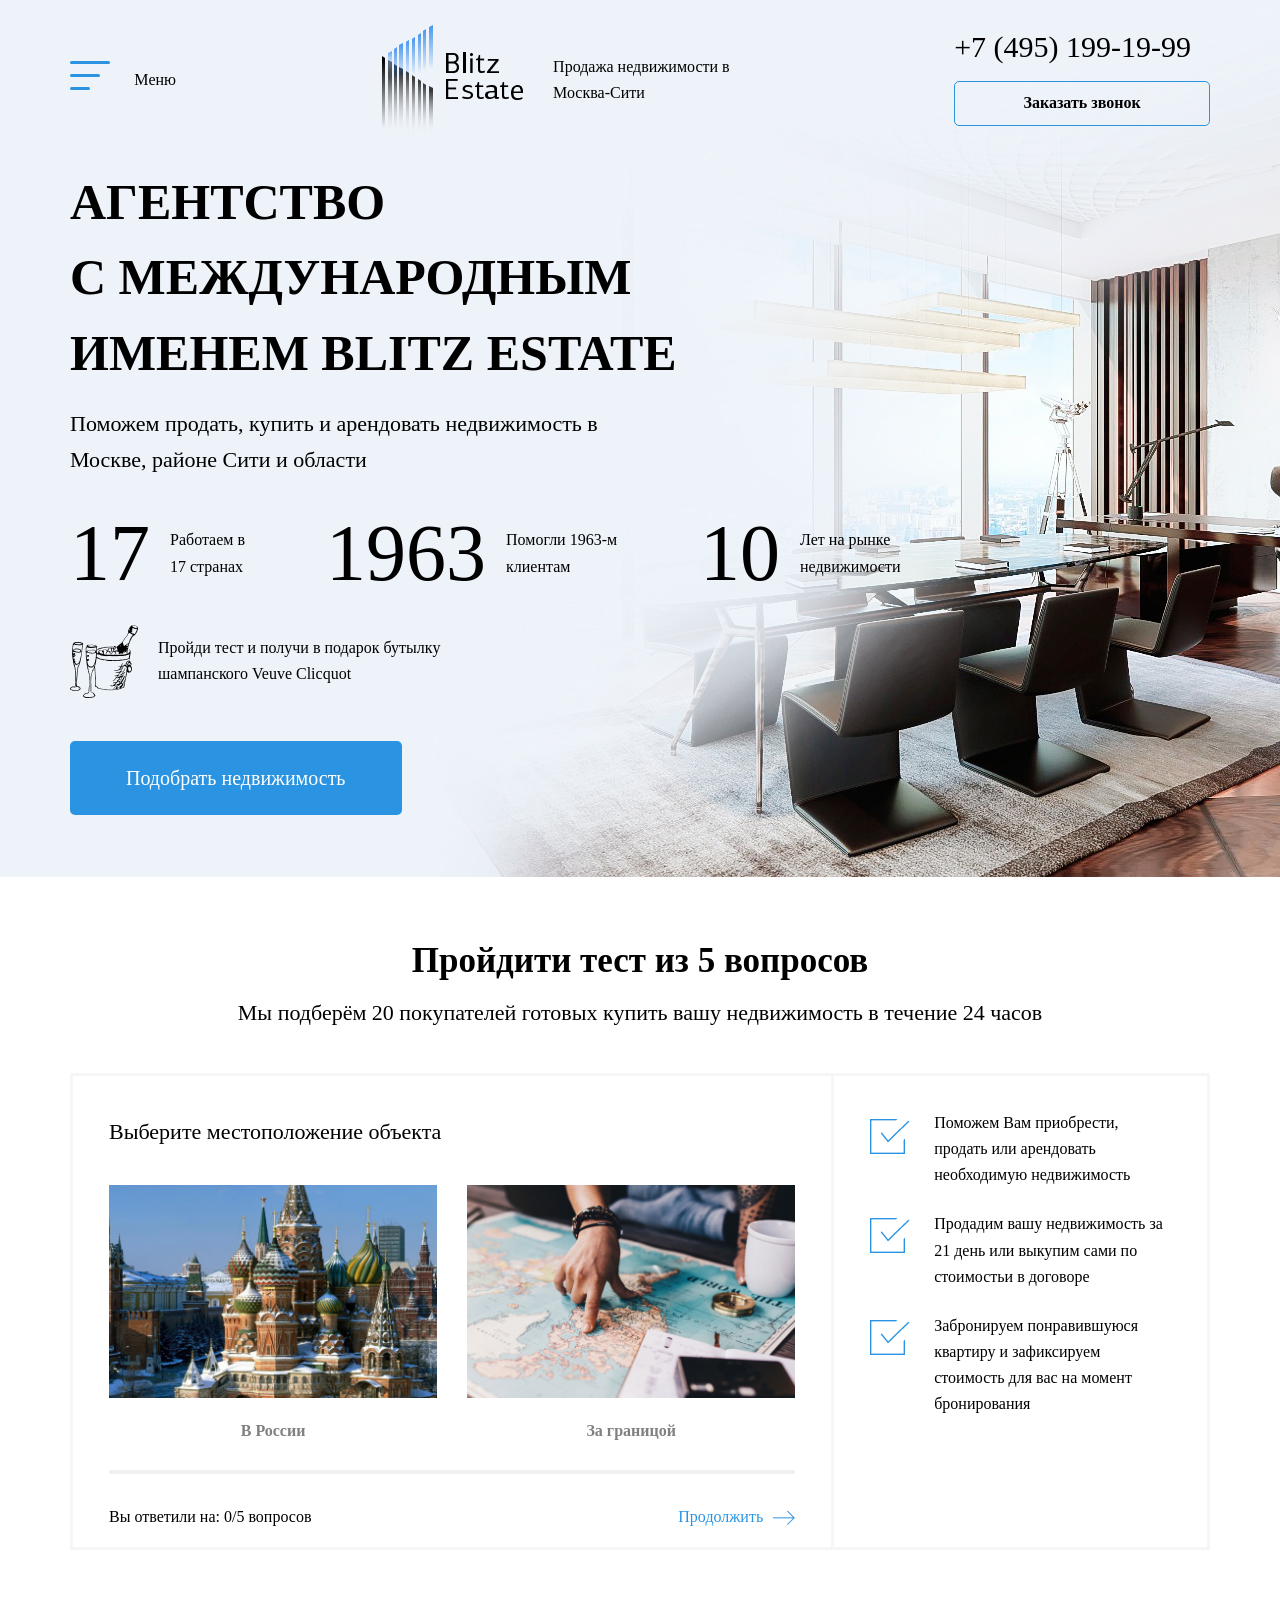
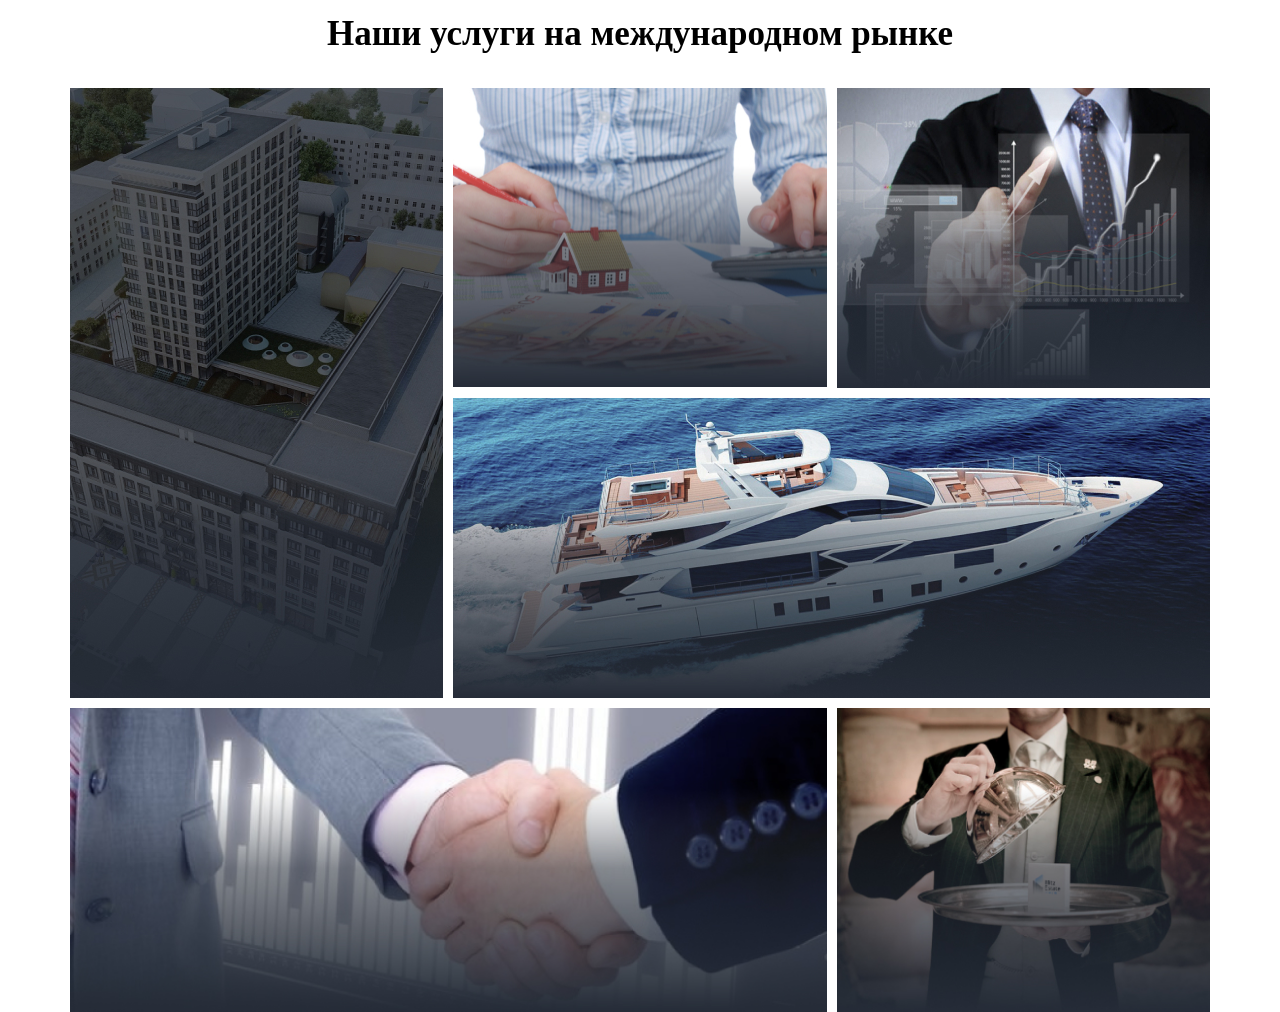
==== Project/index.html @ 85169f27 "projectt" ====
<!DOCTYPE html>
<html lang="en">

<head>
    <meta charset="UTF-8">
    <meta name="viewport" content="width=device-width, initial-scale=1.0">
    <link rel="stylesheet" href="./style.css">
    <title>Blitz Estate</title>
</head>

<body>
    <div class="wrapper">
        <div class="header">
            <div class="container">
                <div class="header-menu-burger">
                    <a href="#">
                        <div class="lines-menu">
                            <div class="lines">
                                <div class="line"></div>
                                <div class="line"></div>
                                <div class="line"></div>

                            </div>
                            <p>Меню</p>
                        </div>

                    </a>
                    <div class="logo-text">
                        <img src="./Assets/logo.png" alt="logo">
                        <p class="sell-text">Продажа недвижимости в Москва-Сити</p>
                    </div>
                    <div class="number-btn">
                        <p class="phn-number">+7 (495) 199-19-99</p>
                        <input class="btn-call-text" type="button" value="Заказать звонок">
                    </div>
                </div>
                <div class="header-desc">
                    <h1 class="Agency">
                        Агентство <br> с международным именем Blitz Estate
                    </h1>
                    <p class="under_h1">
                        Поможем продать, купить и арендовать недвижимость в Москве, районе Сити и области
                    </p>
                    <div class="years">
                        <div>
                            <p class="big-number">17</p>
                            <p>Работаем в 17 странах</p>
                        </div>
                        
                        <div>
                            <p class="big-number">1963</p>
                            <p>Помогли 1963-м клиентам</p>
                        </div>
                        <div>
                            <p class="big-number">10</p>
                            <p>Лет на рынке недвижимости</p>
                        </div>
                    </div>
                </div>
                <div class="header-footer">
                    <div class="alcohol-gift">
                        <img src="./Assets/shampayn.png" alt="shampayn">
                        <p class="gift-text">Пройди тест и получи в подарок бутылку шампанского Veuve Clicquot</p>
                    </div>
                    <input class="buy-home" type="button" value="Подобрать недвижимость">
                </div>
            </div>
        </div>
        <div class="2nd-section">
            <div class="container">
                <div class="second-header">
                    <h2>Пройдити тест из 5 вопросов</h2>
                    <p class="h2-under"> Мы подберём 20 покупателей готовых купить вашу недвижимость в течение 24 часов
                    </p>
                </div>

                <div class="location-text">
                    <div class="location">
                        <p class="select-location">Выберите местоположение объекта</p>
                        <div class="images">
                            <div class="img-text">
                                <img src="./Assets/Russia.jpg" alt="">
                                <p>В России</p>
                            </div>
                            <div class="img-text">
                                <img src="./Assets/abroad.jpg" alt="">
                                <p>За границой</p>
                            </div>

                        </div>
                        <hr>
                        <div class="questions-countinue">
                            <p>Вы ответили на: 0/5 вопросов</p>
                            <a href="#">
                                <div class="countinue">
                                    <p> Продолжить</p>
                                    <img src="./Assets/Vector.png" alt="">
                                </div>
                            </a>
                        </div>
                    </div>
                    <div class="location-text-text">
                        <div class="ptichka-sign-text">
                           <img src="./Assets/ptichka.png" alt="">
                           <p class="ptichka-text"> Поможем Вам приобрести, продать или арендовать необходимую недвижимость</p>
                        </div>
                        <div class="ptichka-sign-text">
                            <img src="./Assets/ptichka.png" alt="">
                           <p class="ptichka-text-2-3"> Продадим вашу недвижимость за 21 день или выкупим сами по стоимостьи в договоре</p>
                        </div>
                        <div class="ptichka-sign-text">
                            <img src="./Assets/ptichka.png" alt="">
                            <p class="ptichka-text-2-3"> Забронируем понравившуюся квартиру и зафиксируем стоимость для вас на момент бронирования</p>
                        </div> 
                    </div>
                </div>
            </div>
        </div>
        <div class="third-section">
            <div class="container">
                <h2>Наши услуги на международном рынке</h2>
                <div class="grid-containerr">
                    <img class="first" src="./Assets/grid images/1.jpg" alt="">
                    <img class="second" src="./Assets/grid images/2.jpg" alt="">
                    <img class="three" src="./Assets/grid images/3.jpg" alt="">
                    <img class="four" src="./Assets/grid images/4.jpg" alt="">
                    <img class="five" src="./Assets/grid images/5.jpg" alt="">
                    <img  class="six" src="./Assets/grid images/6.jpg" alt="">

                </div>
            </div>
        </div>
    </div>
</body>

</html>
---- Project/style.css ----
@font-face{
    src: url(./Assets/fonts/Geometria.ttf);
    font-family: Geometria;
    
}
@font-face{
    src: url(./Assets/fonts/Geometria-Bold.ttf);
    font-family: GeometriaBold;
}  
*{
    padding: 0;
    margin: 0;
    box-sizing: border-box;
}
p,h4,h3,.ptichka-sign-text{
    
    font-family: Geometria;
}  
.header{
    height: 877px;
    background-image: url(./Assets/back-img.jpg);
    background-repeat: no-repeat;
    background-size: cover;
    background-position: center;
}  
.header-menu-burger{
    display: flex;
    align-items: center;
    padding-top: 25px;
    justify-content: space-between;
}  
.logo-text img{
    width: 100%;
    max-width: 141px;
}
 .container{
    max-width: 1140px;
    width: 100%;
    margin: 0 auto;
}  
  .lines-menu{
    width: 106px;
    display: flex;
    justify-content: space-between;
    align-items: center;
}  
 .line{
    height: 3px;
    background-color: #2A94E2;
    margin-bottom: 10px;
    border-radius: 50px;
}
.line:nth-child(1){
    width: 40px;
}
.line:nth-child(2){
    width: 30px;
}
.line:nth-child(3){
    width: 20px;
}
.sell-text{
    width: 195px;
}
p, .ptichka-sign-text{
    line-height: 26.17px;
}
.logo-text{
    display: flex;
    align-items: center;
    width: 366px;
    justify-content: space-between;
}
.phn-number{
    font-size: 30px;
    margin-bottom: 20px;
}
.btn-call-text{
    font-size: 16px;
    font-family: Geometria;
    border: 1px solid #2A94E2;
    border-radius: 5px;
    box-sizing: border-box;
    padding: 12.5px 68.34px;
    background-color: rgb(0, 0, 0,0);
    color: black;
    font-weight: bold;
}
a{
    text-decoration: none;
    color: black;
}
.header-desc{
    margin-top: 30px;;
 }  
.Agency{
    font-size: 50px;
    max-width: 622px;
    text-transform: uppercase;
    font-family: GeometriaBold;
    line-height: 75.48px;
    margin-bottom: 15px;
}  
.under_h1{
    font-size: 22px;
    line-height: 35.98px;
    max-width: 540px;
}   
.years{
    margin-top: 49px;
    display: flex;
    align-items: center;
    justify-content: space-between;
    max-width: 850px;
    width: 100%;
}
.big-number{
    font-size: 80px;
    margin-right: 20px;
}
.years div{
    display: flex;
    align-items: center;
} 
.years div:nth-child(1) p:nth-child(2){
    max-width: 91px;
}
.years div:nth-child(2) p:nth-child(2){
    max-width: 129px;
}
.years div:nth-child(3) p:nth-child(2){
    max-width: 120px;
}
.alcohol-gift{
    display: flex;
    align-items: center;
    margin-top: 45px;
    
}
.gift-text{
    margin-left: 20px;
    width: 376px;
}
.buy-home{
    margin-top: 43px;
    padding: 20px 54px;
    font-family: Geometria;
font-size: 20px;
line-height: 30px;
letter-spacing: 0em;
text-align: center;
    color: white;
    border: 2px solid #2A94E2;
    background-color: #2A94E2;
    border-radius: 5px;
}  
 h2{
    font-family: GeometriaBold;
font-size: 35px;
line-height: 48px;
letter-spacing: 0em;
text-align: center;



}
.h2-under{
    font-size: 22px;
    font-family: Geometria;
    font-size: 22px;
    line-height: 36px;
    letter-spacing: 0em;
    text-align: center;
    margin-top: 10px;
   
}
.select-location{
    font-size: 22px;
    font-family: GeometriaBold;
    margin-bottom: 40px;
}  
.location-text{
    display: flex;
    border: 3px solid #F6F6F6;
    margin-top: 42px;
}  
 .images{
    display: flex;
    margin-bottom: 26px;
}
.img-text:nth-child(1){
    margin-right: 30px;
}
.img-text p{
    text-align: center;
    margin-top: 20px;
    font-weight: bold;
    color: gray;
}
.img-text img{
    display: block;
    width: 100%;
}  
 .location{
    border-right: 3px solid #F6F6F6;
    padding: 43px 36px 16px 36px;
}
hr{
    border: 2px solid #F1F1F1;
    margin-bottom: 30px;
}
.questions-countinue{
    display: flex;
    justify-content: space-between;
}
.second-header{
    padding-top: 60px;
}  
.countinue{
    font-family: Geometria;
    display: flex;
    align-items: center;
    color: #2A94E2;
}
.countinue p{
   margin-right: 10px; 
}  
.ptichka-sign-text{
    align-items: flex-start;
    display: flex;
    margin-bottom: 30px;
} 
.ptichka-text{
    margin-top: -9px;
}
.ptichka-text-2-3{
    margin-top: -7px;

}
.ptichka-text, .ptichka-text-2-3{
    margin-left: 24px;
}
.location-text-text{
    width: 33.33%;
    padding: 43px 36px 16px 36px;
}
.third-section{
    margin-top: 60px;
}

.first { grid-area: first; }
.second { grid-area: second; }
.three { grid-area: three; }
.four { grid-area: four; }
.five { grid-area: five; }
.six {
     grid-area: six; 
     height: 304.63px;
    }
      .grid-containerr img{
        width: 100%;
      }  
.grid-containerr {
    margin-top: 30px;
    display: grid;
    grid-template-columns: 373px;
    grid-template-rows: repeat(3,300px);
    grid-row-gap: 10px;
    column-gap: 10px;
    grid-template-areas:
        "first second three"
        "first four four"
        "five five six";  
}
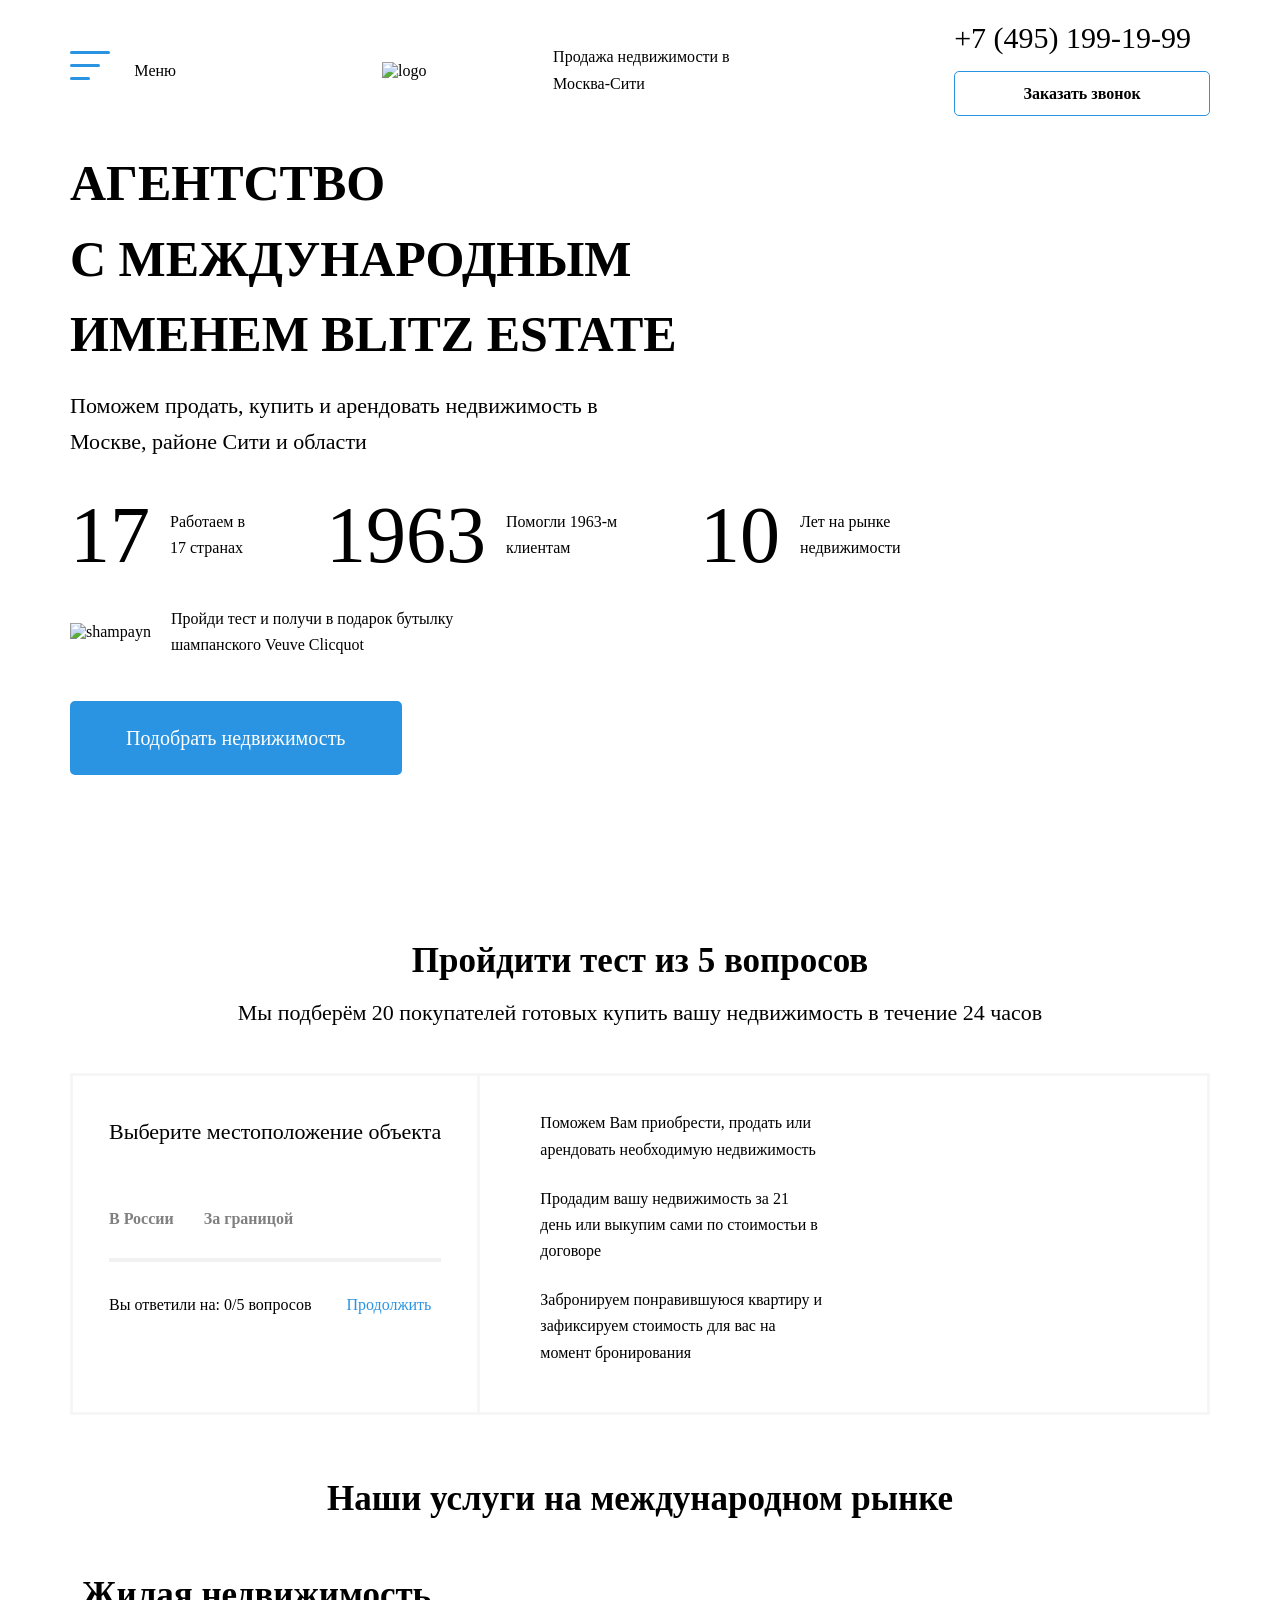
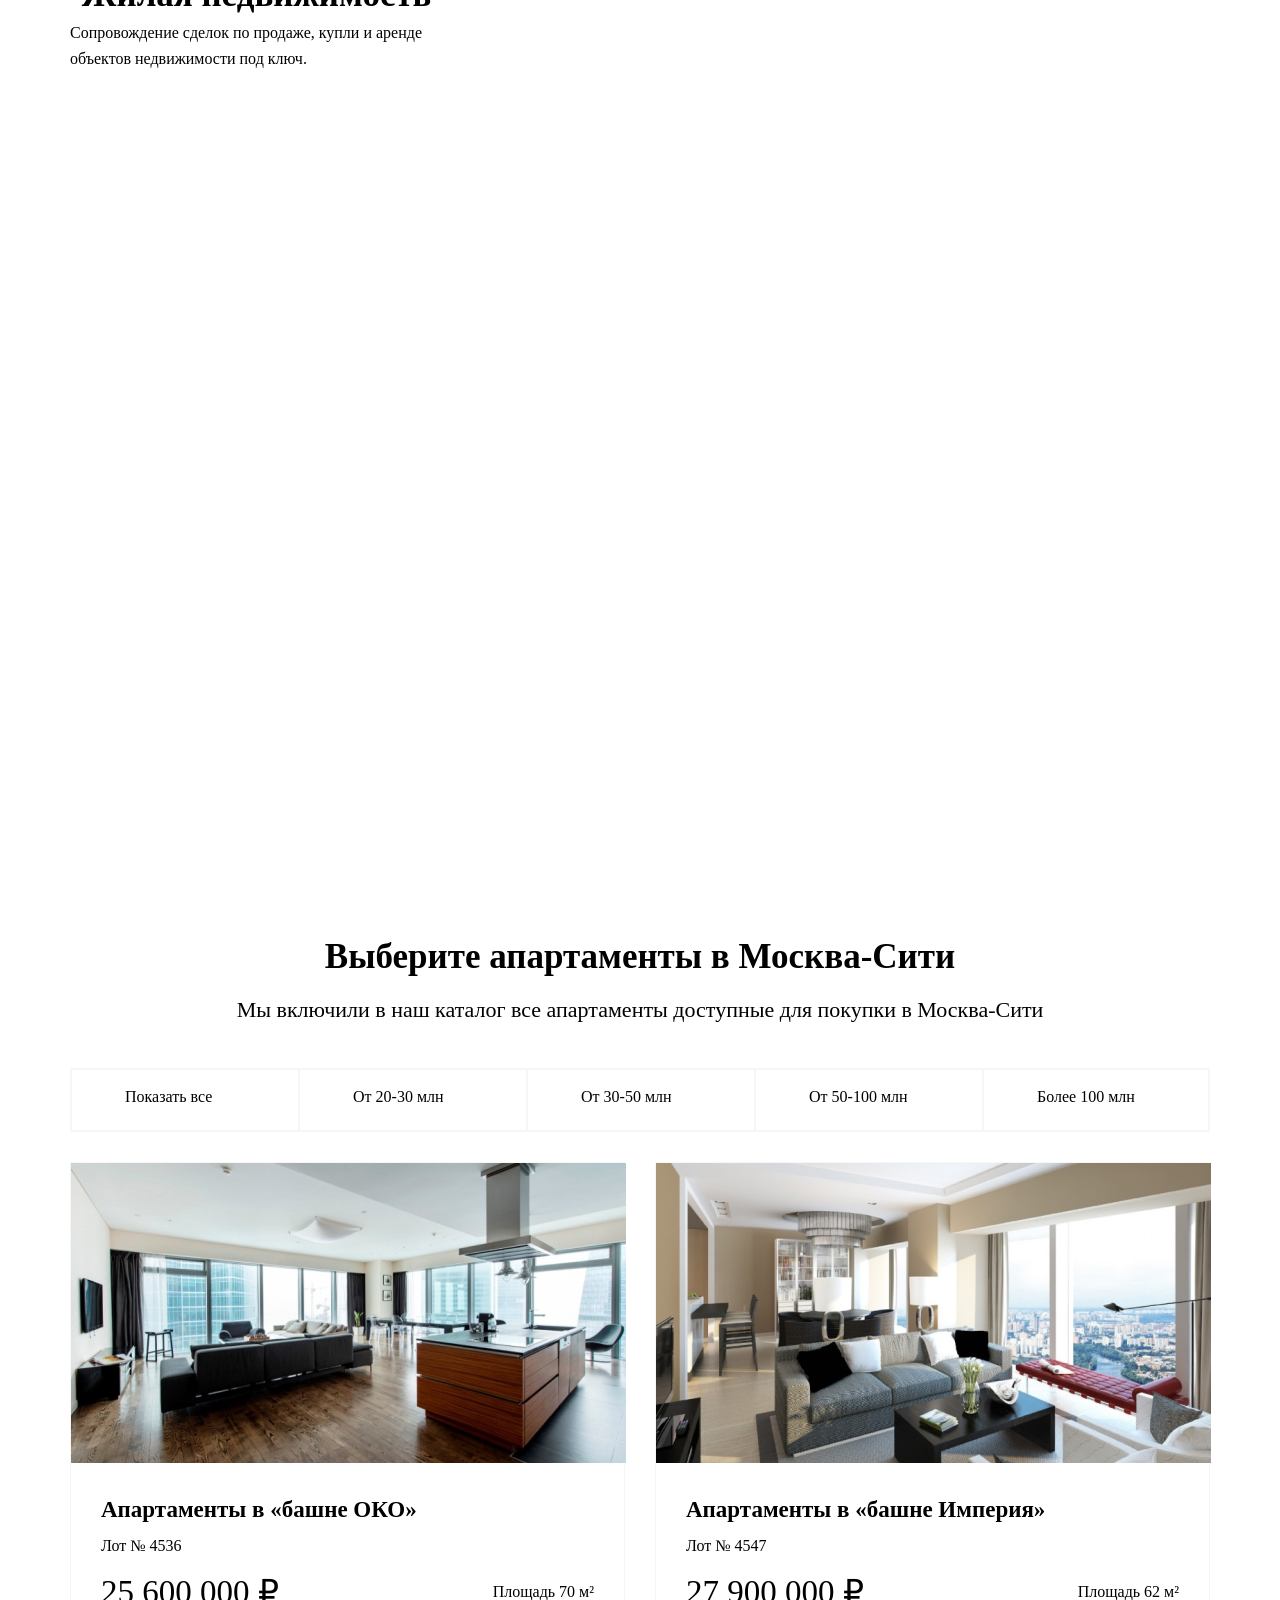
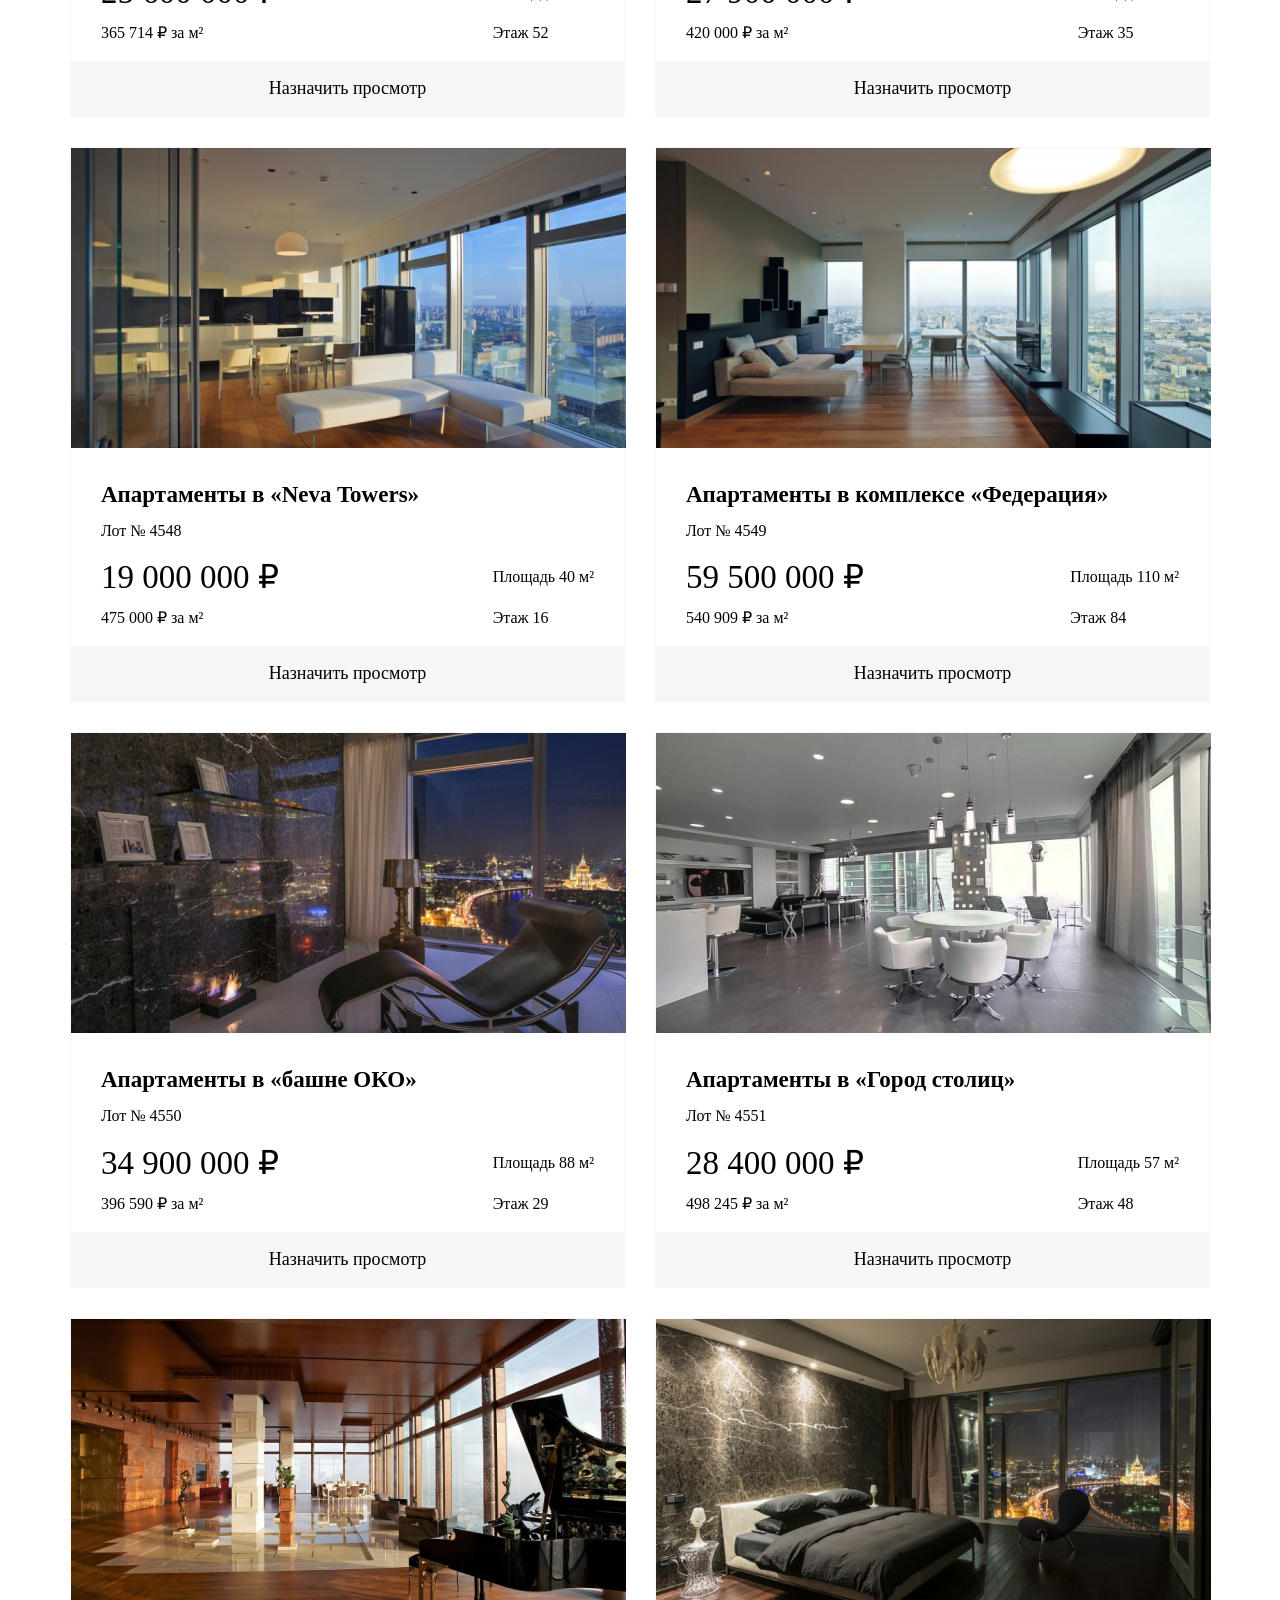
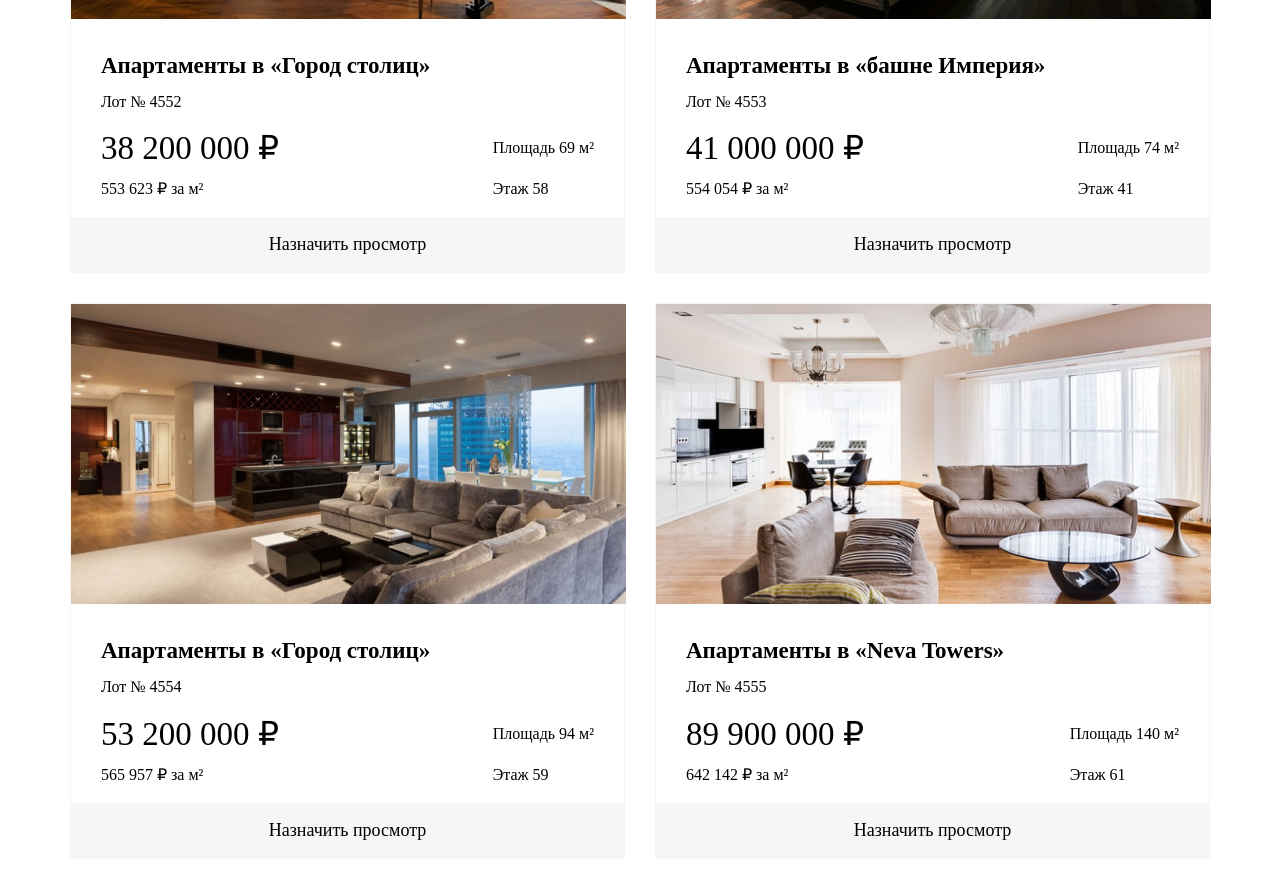
==== commit e4eb8f4a: "Add files via upload" ====
--- a/Project/index.html
+++ b/Project/index.html
@@ -46,7 +46,7 @@
                             <p class="big-number">17</p>
                             <p>Работаем в 17 странах</p>
                         </div>
-                        
+
                         <div>
                             <p class="big-number">1963</p>
                             <p>Помогли 1963-м клиентам</p>
@@ -101,17 +101,20 @@
                     </div>
                     <div class="location-text-text">
                         <div class="ptichka-sign-text">
-                           <img src="./Assets/ptichka.png" alt="">
-                           <p class="ptichka-text"> Поможем Вам приобрести, продать или арендовать необходимую недвижимость</p>
+                            <img src="./Assets/ptichka.png" alt="">
+                            <p class="ptichka-text"> Поможем Вам приобрести, продать или арендовать необходимую
+                                недвижимость</p>
                         </div>
                         <div class="ptichka-sign-text">
                             <img src="./Assets/ptichka.png" alt="">
-                           <p class="ptichka-text-2-3"> Продадим вашу недвижимость за 21 день или выкупим сами по стоимостьи в договоре</p>
+                            <p class="ptichka-text-2-3"> Продадим вашу недвижимость за 21 день или выкупим сами по
+                                стоимостьи в договоре</p>
                         </div>
                         <div class="ptichka-sign-text">
                             <img src="./Assets/ptichka.png" alt="">
-                            <p class="ptichka-text-2-3"> Забронируем понравившуюся квартиру и зафиксируем стоимость для вас на момент бронирования</p>
-                        </div> 
+                            <p class="ptichka-text-2-3"> Забронируем понравившуюся квартиру и зафиксируем стоимость для
+                                вас на момент бронирования</p>
+                        </div>
                     </div>
                 </div>
             </div>
@@ -120,17 +123,62 @@
             <div class="container">
                 <h2>Наши услуги на международном рынке</h2>
                 <div class="grid-containerr">
-                    <img class="first" src="./Assets/grid images/1.jpg" alt="">
-                    <img class="second" src="./Assets/grid images/2.jpg" alt="">
-                    <img class="three" src="./Assets/grid images/3.jpg" alt="">
-                    <img class="four" src="./Assets/grid images/4.jpg" alt="">
-                    <img class="five" src="./Assets/grid images/5.jpg" alt="">
-                    <img  class="six" src="./Assets/grid images/6.jpg" alt="">
-
+                    <div class="first">
+                        <img src="./Assets/grid images/1.jpg" alt="">
+                        <div class="txt-on-img">
+                            <h2>Жилая недвижимость</h2>
+                            <p>Сопровождение сделок по продаже, купли и аренде объектов недвижимости под ключ.</p> 
+                        </div>
+                    </div>
+                    <div class="second">
+                        <img src="./Assets/grid images/2.jpg" alt="">
+                    </div>
+                    <div class="three">
+                        <img src="./Assets/grid images/3.jpg" alt="">
+                    </div>
+                    <div class="four">
+                        <img src="./Assets/grid images/4.jpg" alt="">
+                    </div>
+                    <div class="five">
+                        <img src="./Assets/grid images/5.jpg" alt="">
+                    </div>
+                    <div class="six">
+                        <img src="./Assets/grid images/6.jpg" alt="">
+                    </div>
                 </div>
             </div>
         </div>
+        <div class="apartaments">
+            <div class="container">
+                <div class="apartaments-header">
+                    <h2>Выберите апартаменты в Москва-Сити</h2>
+                    <p class="h2-under"> Мы включили в наш каталог все апартаменты доступные для покупки в Москва-Сити
+                    </p>
+                </div>
+                <div class="price-section">
+                    <a href="#">
+                        <div class="price-sections">Показать все</div>
+                    </a>
+                    <a href="">
+                        <div class="price-sections">От 20-30 млн</div>
+                        
+                    </a>
+                    <a href="">
+                        <div class="price-sections">От 30-50 млн</div>
+                    </a>
+                    <a href="">
+                        <div class="price-sections">От 50-100 млн</div>
+                    </a>
+                    <a href="">
+                        <div class="price-sections">Более 100 млн</div>
+                    </a>
+                </div>
+                <div class="app"> </div>
+            </div>
+
+        </div>
     </div>
+    <script src="./script.js"></script>
 </body>
 
 </html>
--- a/Project/style.css
+++ b/Project/style.css
@@ -11,11 +11,8 @@
     padding: 0;
     margin: 0;
     box-sizing: border-box;
-}
-p,h4,h3,.ptichka-sign-text{
-    
-    font-family: Geometria;
-}  
+    font-family: Geometria;
+}
 .header{
     height: 877px;
     background-image: url(./Assets/back-img.jpg);
@@ -157,7 +154,7 @@
  h2{
     font-family: GeometriaBold;
 font-size: 35px;
-line-height: 48px;
+line-height: 48.43px;
 letter-spacing: 0em;
 text-align: center;
 
@@ -167,7 +164,6 @@
 .h2-under{
     font-size: 22px;
     font-family: Geometria;
-    font-size: 22px;
     line-height: 36px;
     letter-spacing: 0em;
     text-align: center;
@@ -252,14 +248,15 @@
 .second { grid-area: second; }
 .three { grid-area: three; }
 .four { grid-area: four; }
-.five { grid-area: five; }
+.five { grid-area: five; 
+    width: 745px;}
 .six {
      grid-area: six; 
-     height: 304.63px;
+     margin-left: -11.02px;
     }
-      .grid-containerr img{
+    .five img{
         width: 100%;
-      }  
+    }  
 .grid-containerr {
     margin-top: 30px;
     display: grid;
@@ -271,4 +268,78 @@
         "first second three"
         "first four four"
         "five five six";  
+    margin-bottom: 60px;    
+}
+.apartaments-header{
+    margin-bottom: 40px;
+}
+.price-sections{
+    width: 228px;
+    height: 60px;
+    border-right: 2px solid #F6F6F6;
+    padding: 18px 53px;
+}
+.price-section a :hover{
+    background-color: #F6F6F6;
+}
+.price-section a :visited{
+    background-color: #2A94E2;
+    color: white;
+}
+.price-section a:nth-child(5) div{
+    border-right: none;
+}
+.price-section{
+    border: 2px solid #F6F6F6;
+    display: flex;
+    margin-bottom: 30px;
+}
+.app-wrap{
+    width: 555px;
+    border: 1px solid #F6F6F6;
+    margin-bottom: 30px;
+}
+.app{
+    display: flex;
+    flex-wrap: wrap;
+    justify-content: space-between;
+}
+#apart-name{
+    font-family: GeometriaBold;
+    font-size: 23px;
+    margin-bottom: 10px;
+}
+.app-description{
+    padding: 30px 30px 15px 30px;
+}
+#total-price{
+    font-size: 33px;
+}
+.app-desc-flex{
+    margin-top: 20px;
+    display: flex;
+    justify-content: space-between;
+    align-items: center;
+}
+.app-desc-flex div p:nth-child(1){
+    margin-bottom: 15px;
+}
+#app-see-btn{
+    width: 100%;
+    padding: 15px 177px;
+    border: 2px solid #F6F6F6;
+    background-color: #F6F6F6;
+    font-size: 18px;
+}
+#app-see-btn:hover{
+    background-color: #2A94E2;
+    color: white;
+    
+}
+input:hover{
+    cursor: pointer;
+}
+.app-img-desc:hover{
+    box-shadow: 0px 0px 18px 0px #E9504F;
+    cursor: pointer;
 }
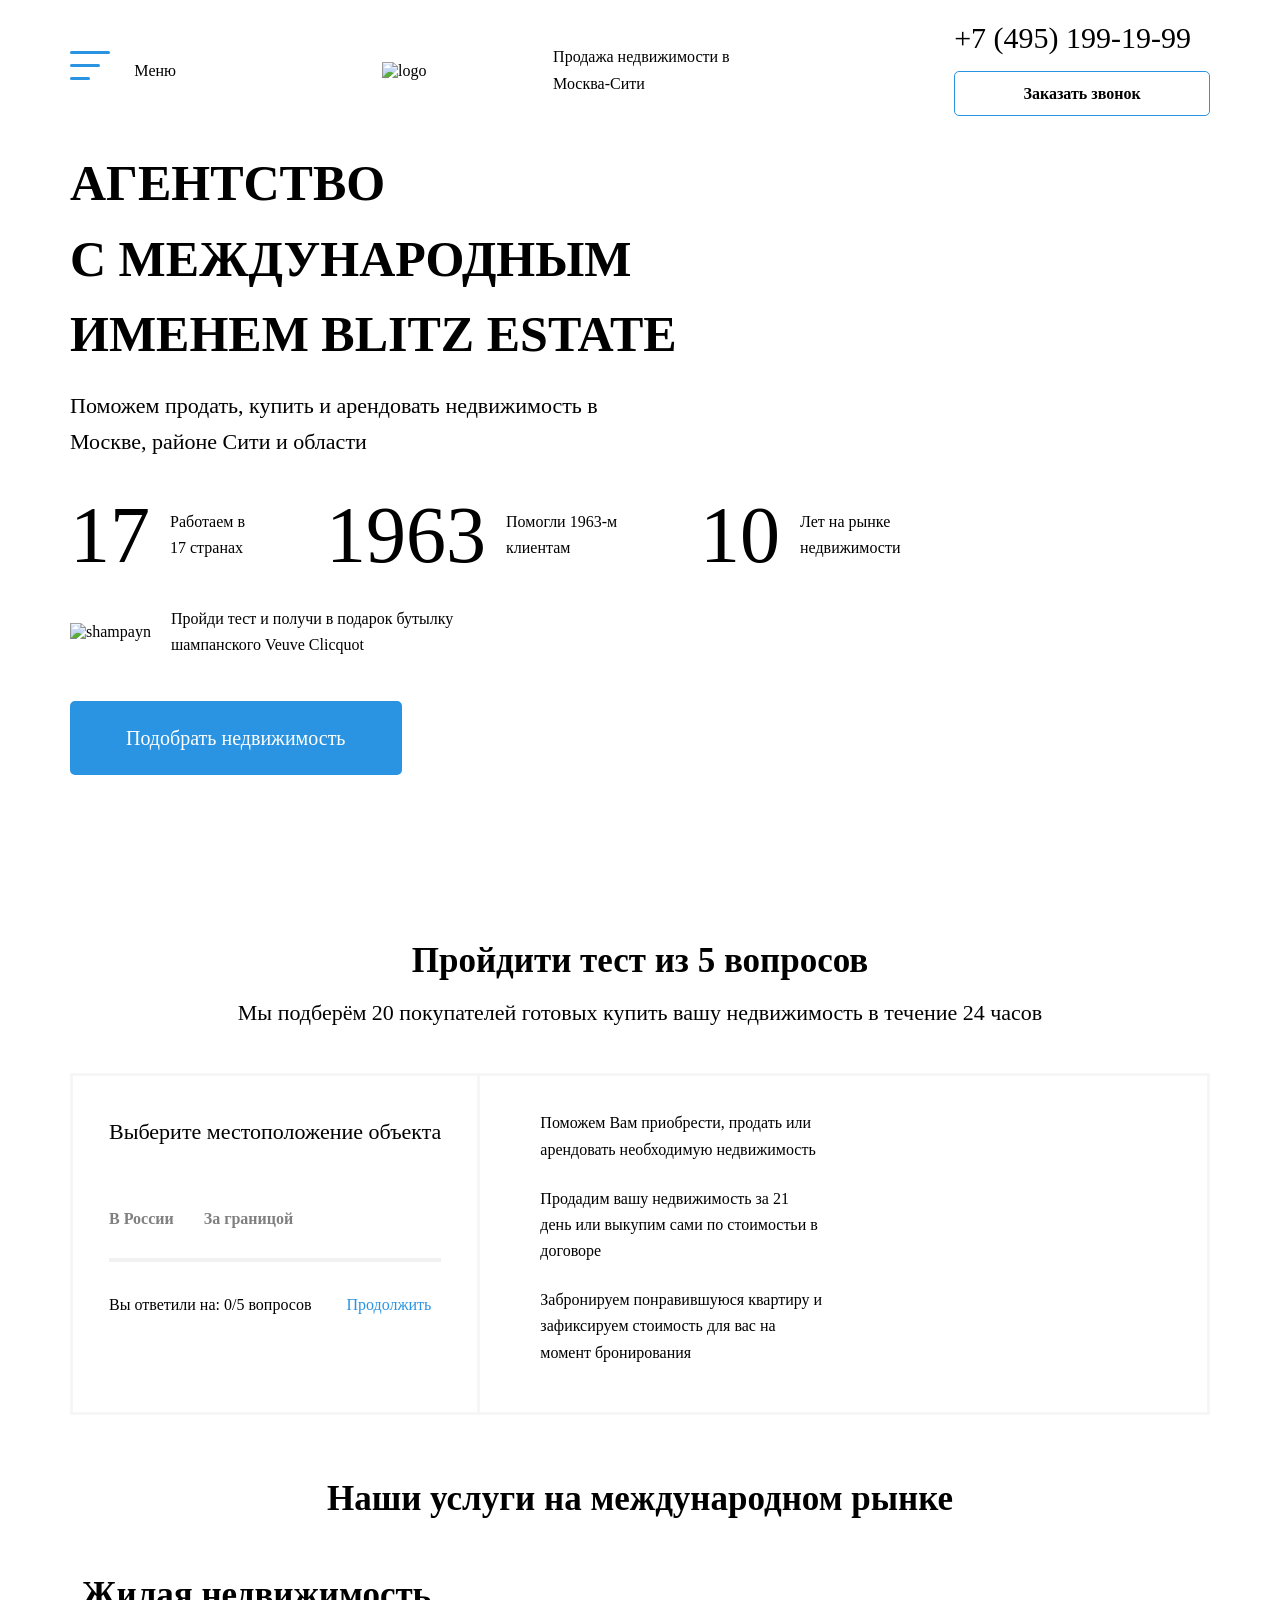
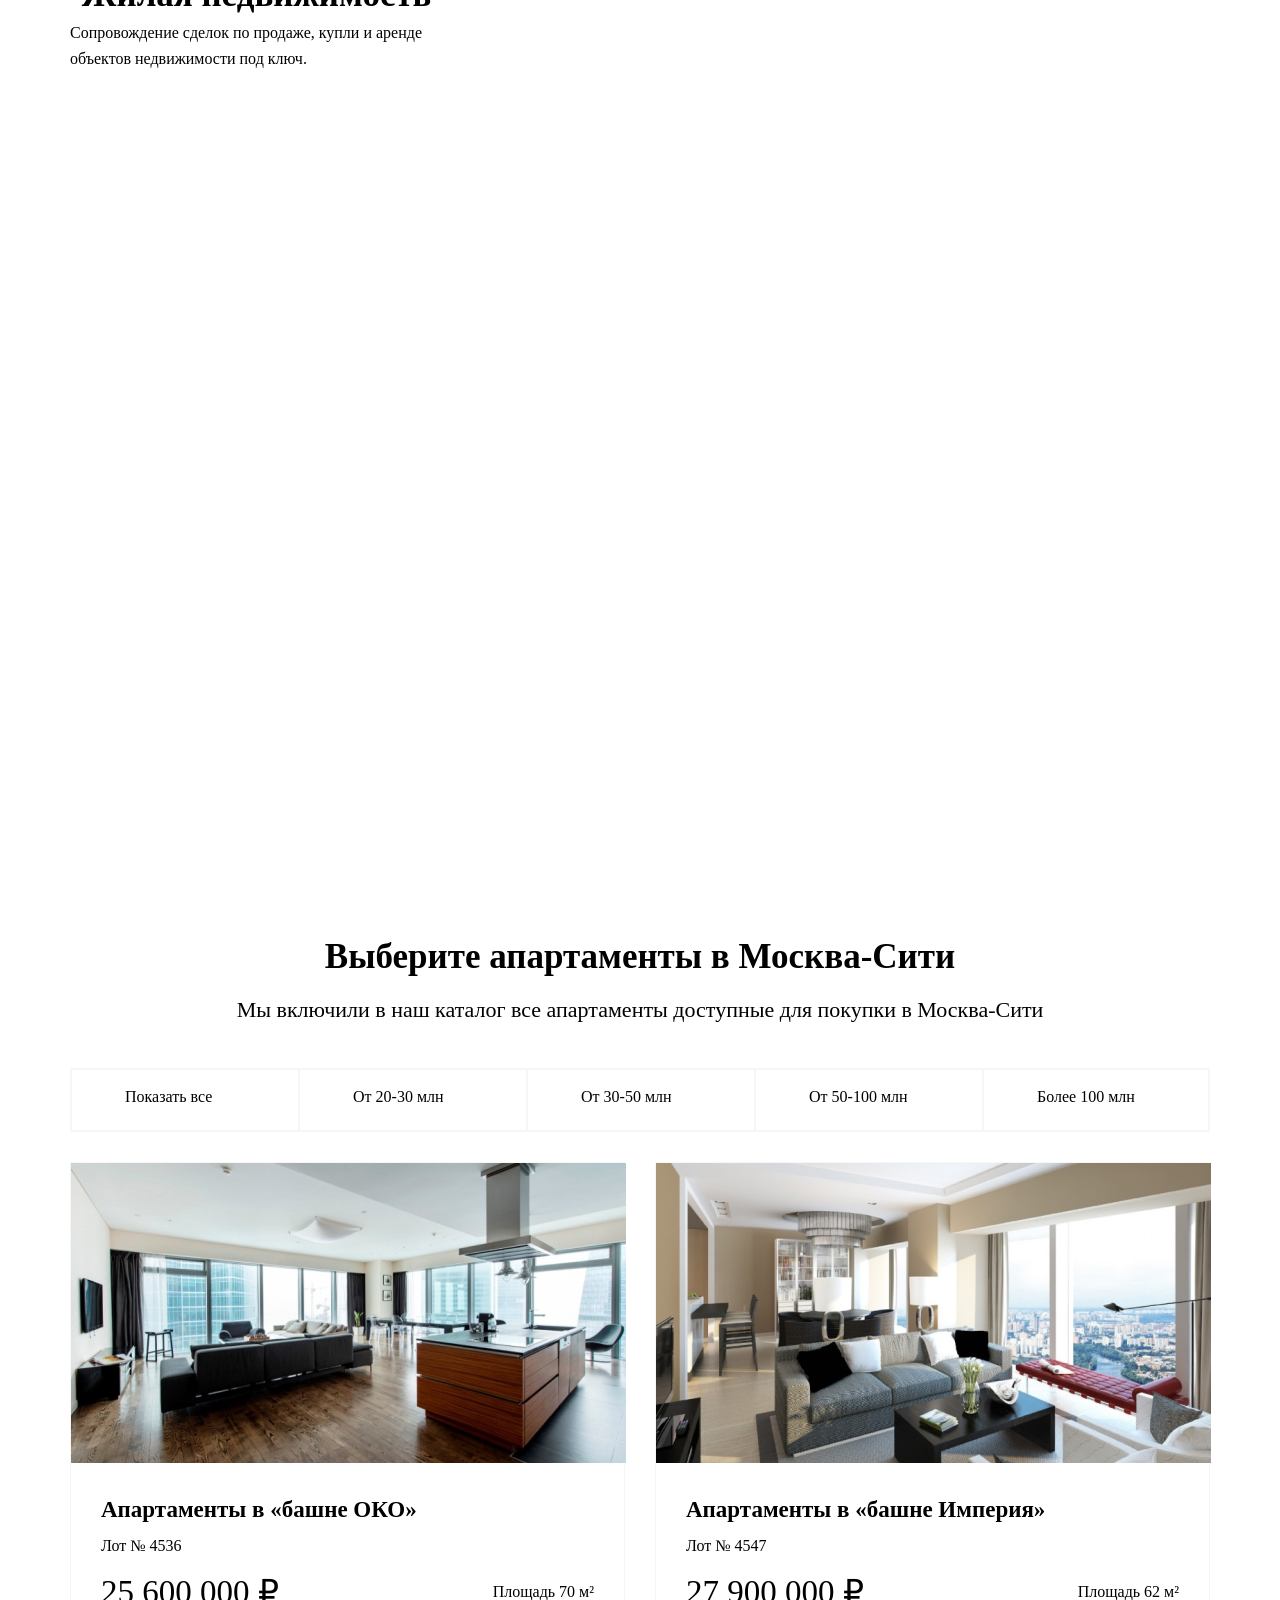
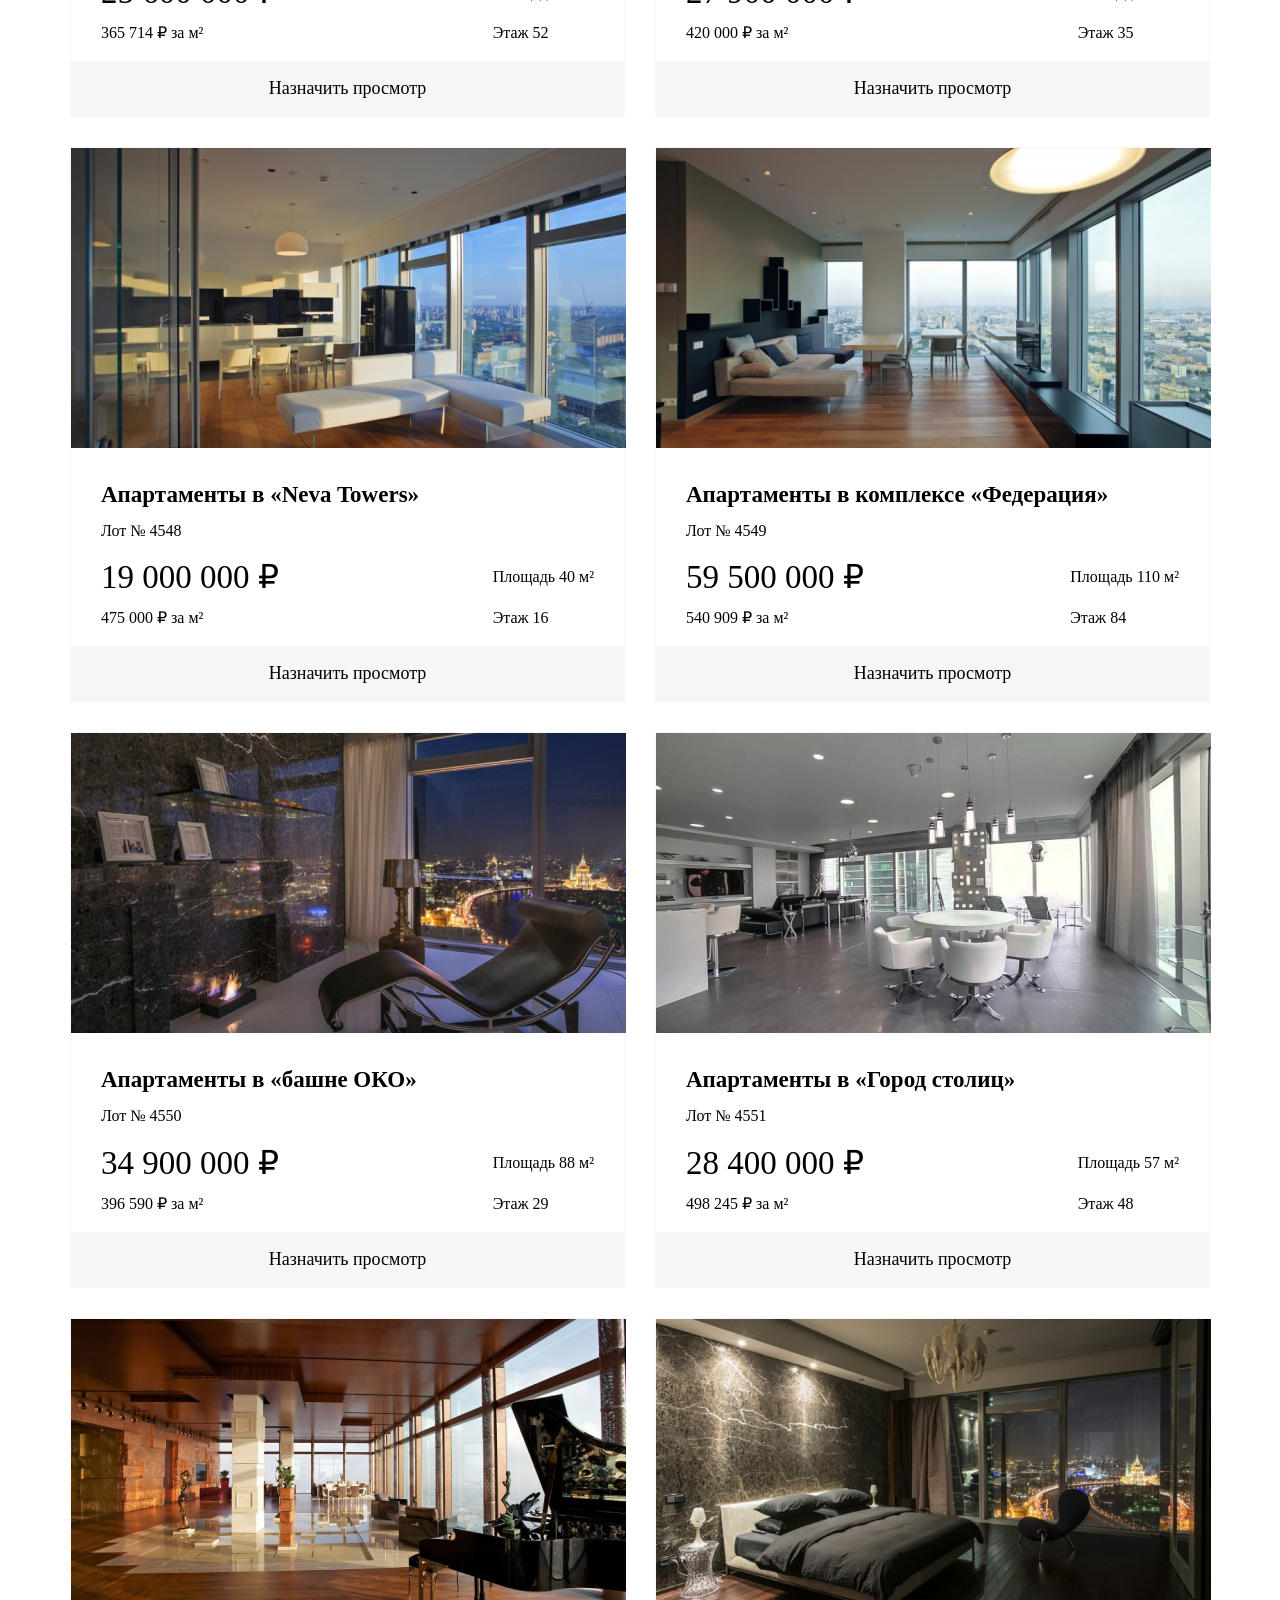
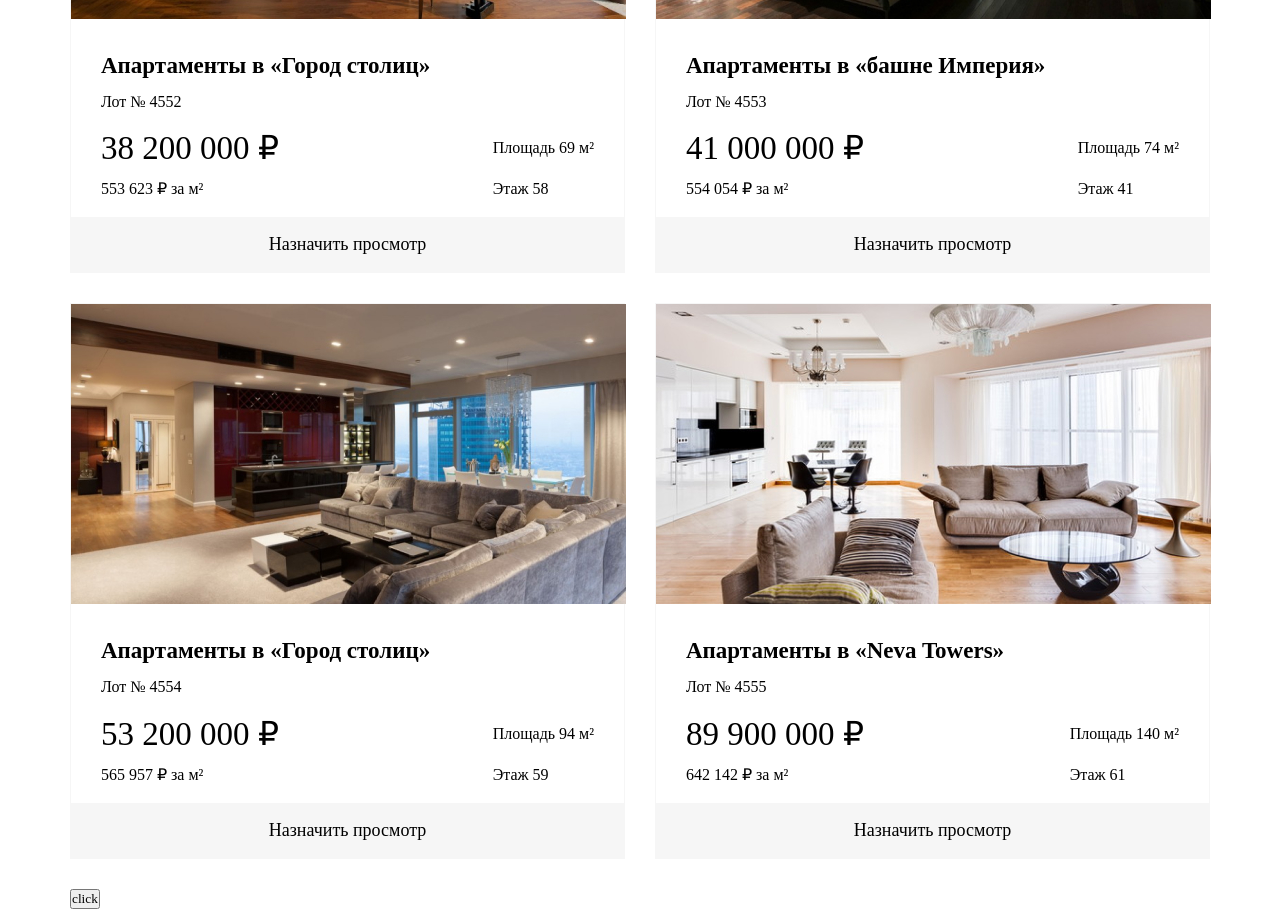
==== commit 44a8fe9c: "Add files via upload" ====
--- a/Project/index.html
+++ b/Project/index.html
@@ -174,6 +174,7 @@
                     </a>
                 </div>
                 <div class="app"> </div>
+                <button class="btn">click</button>
             </div>
 
         </div>
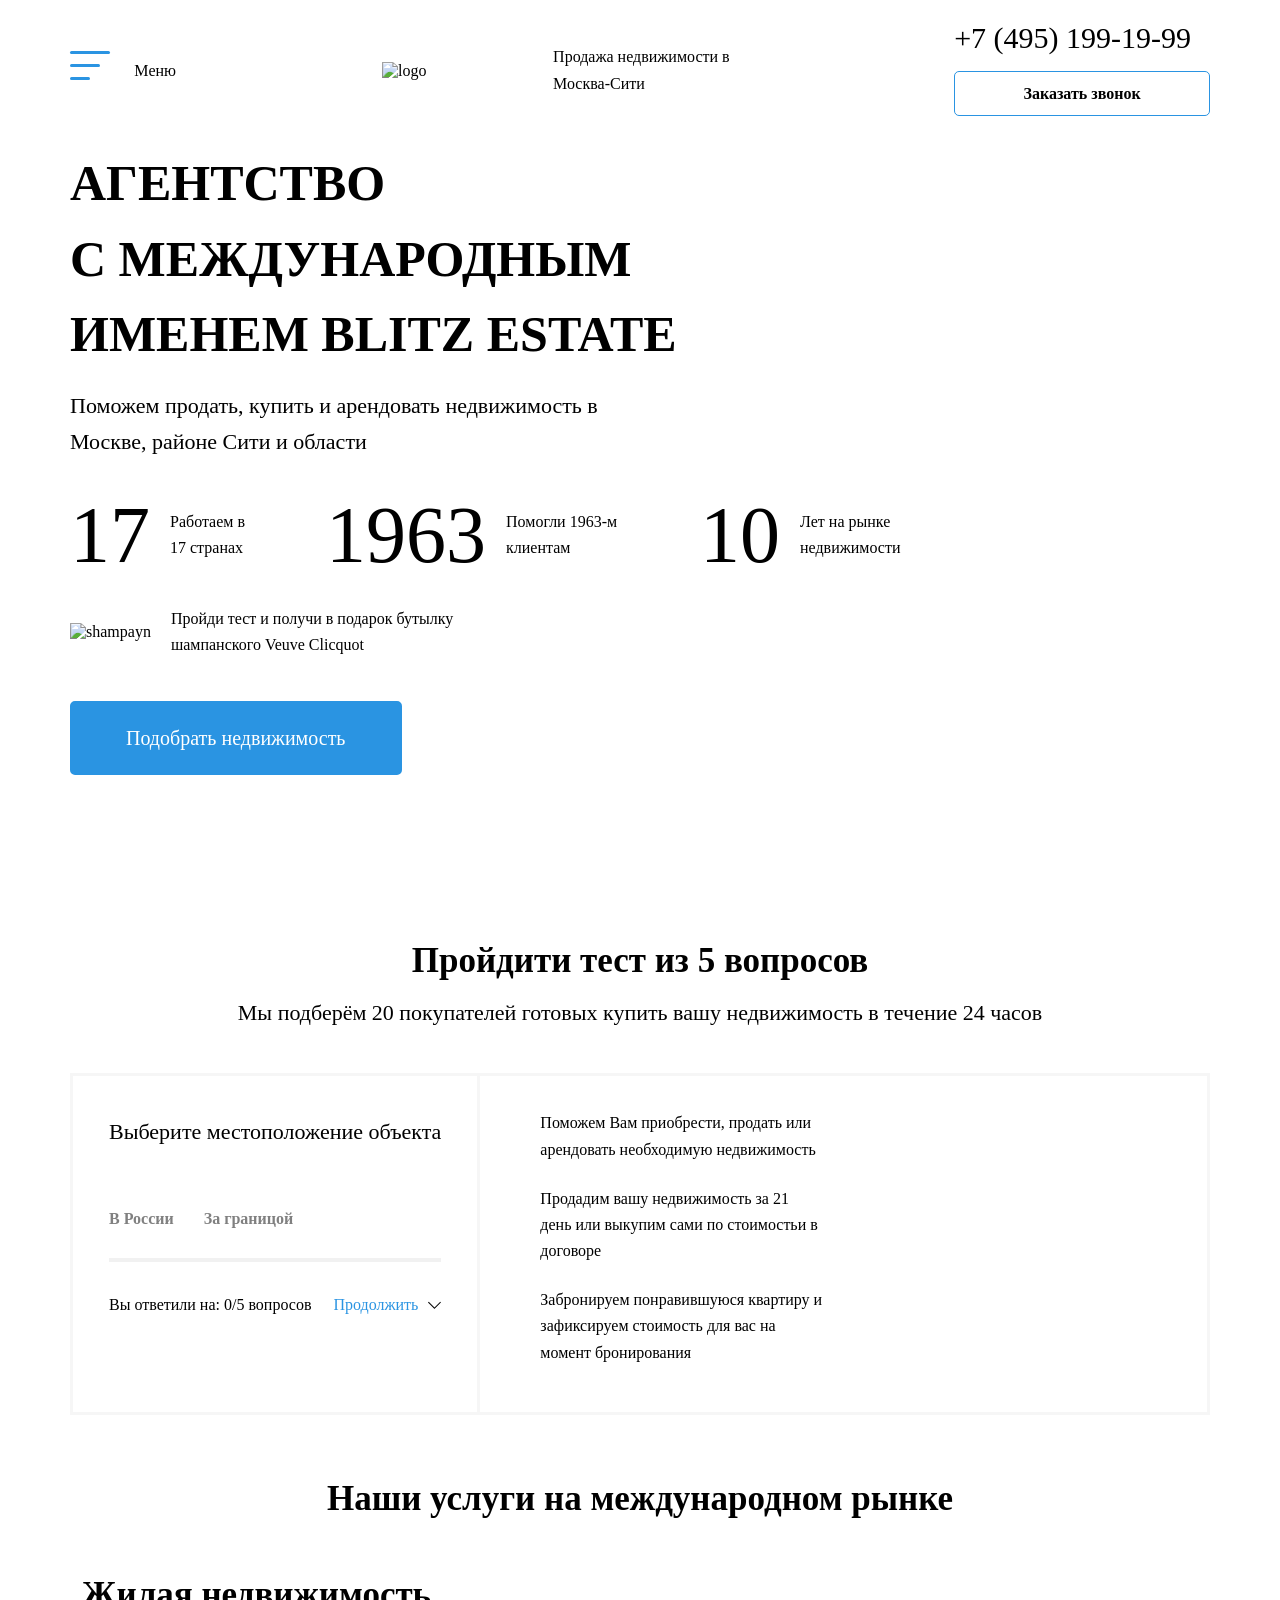
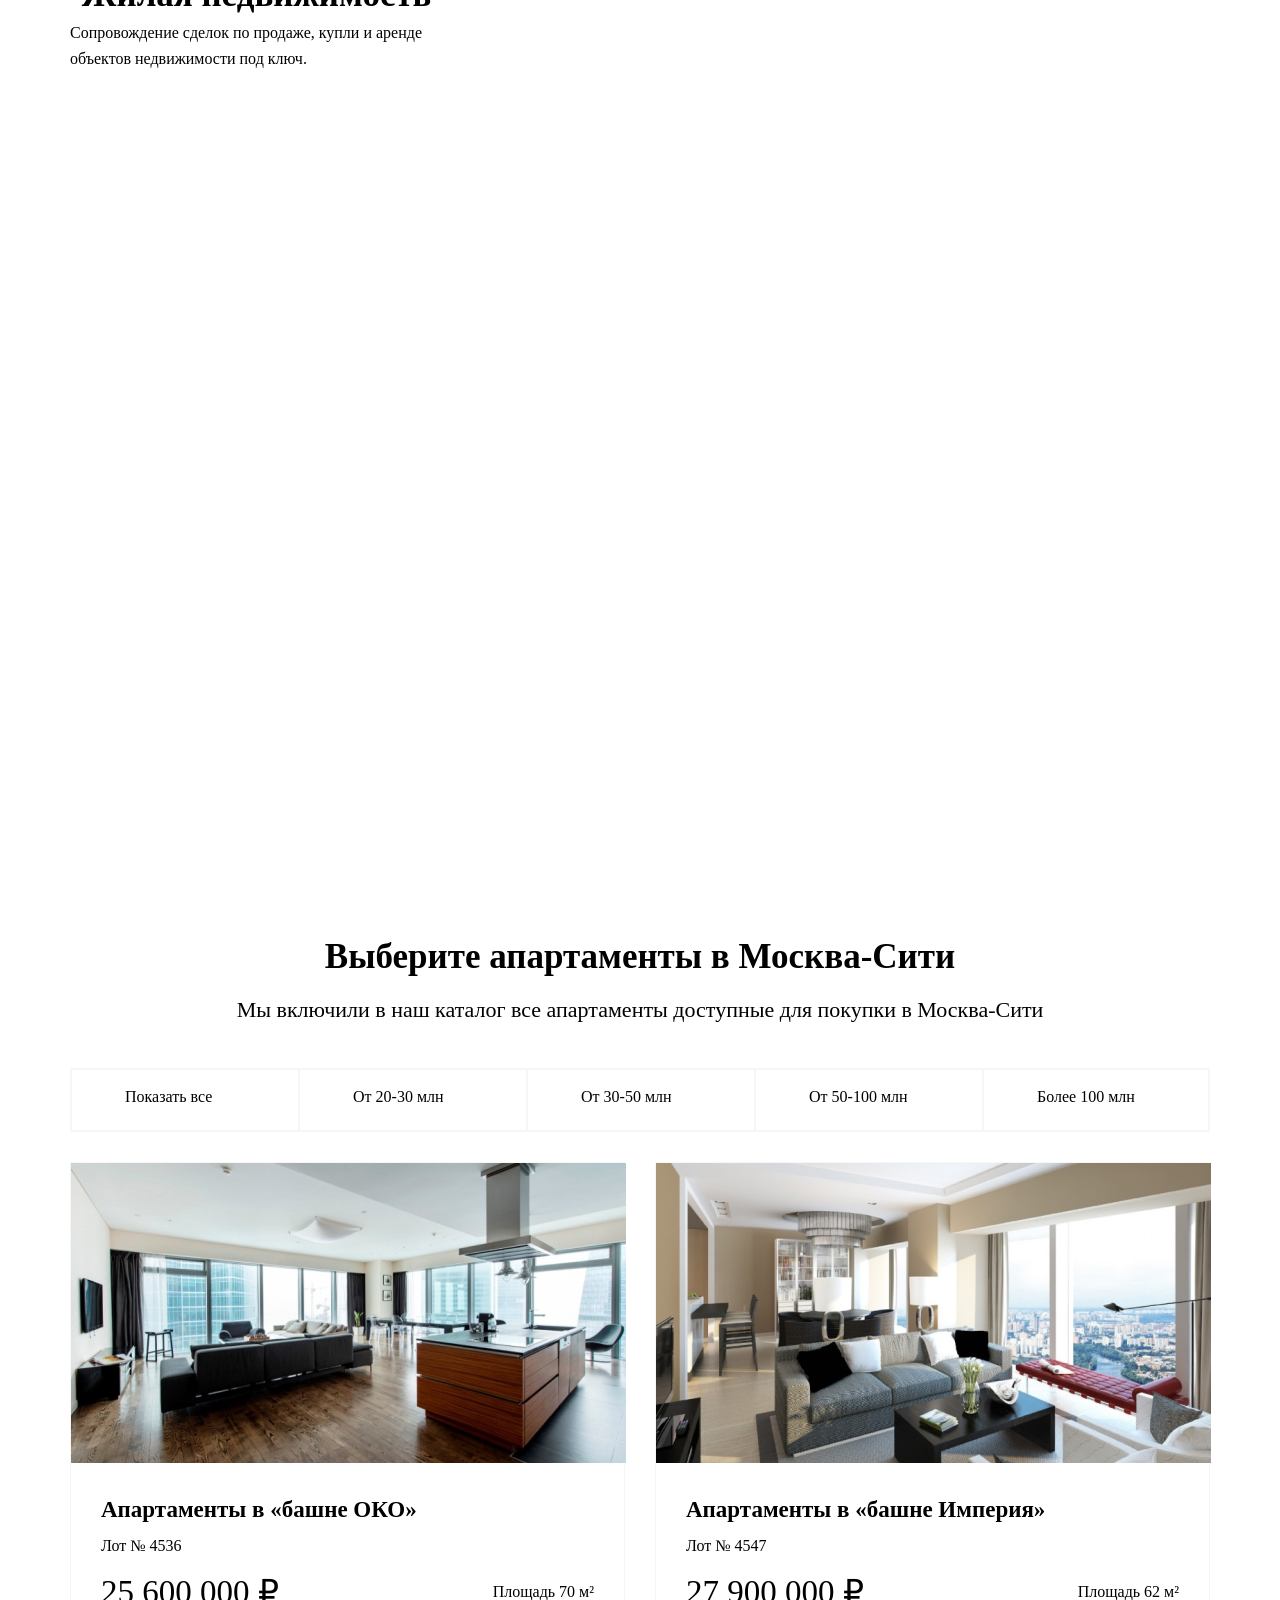
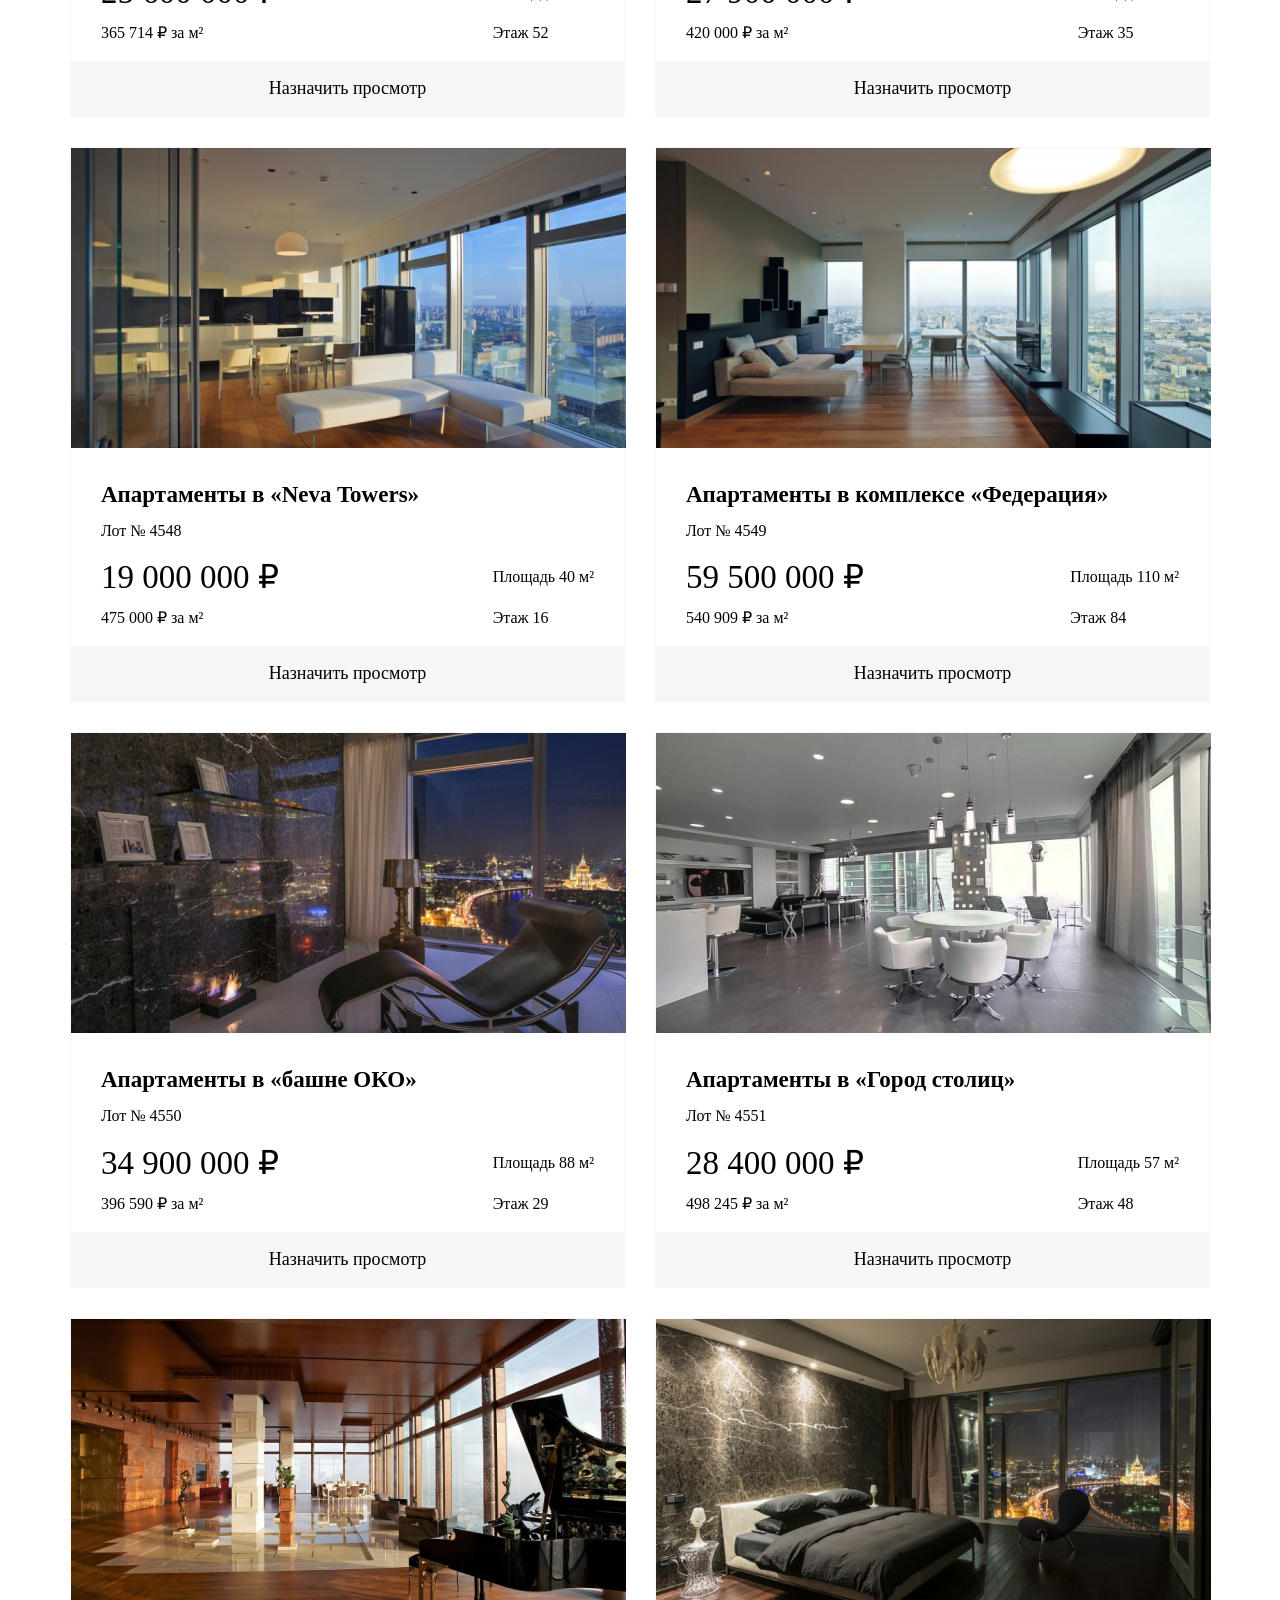
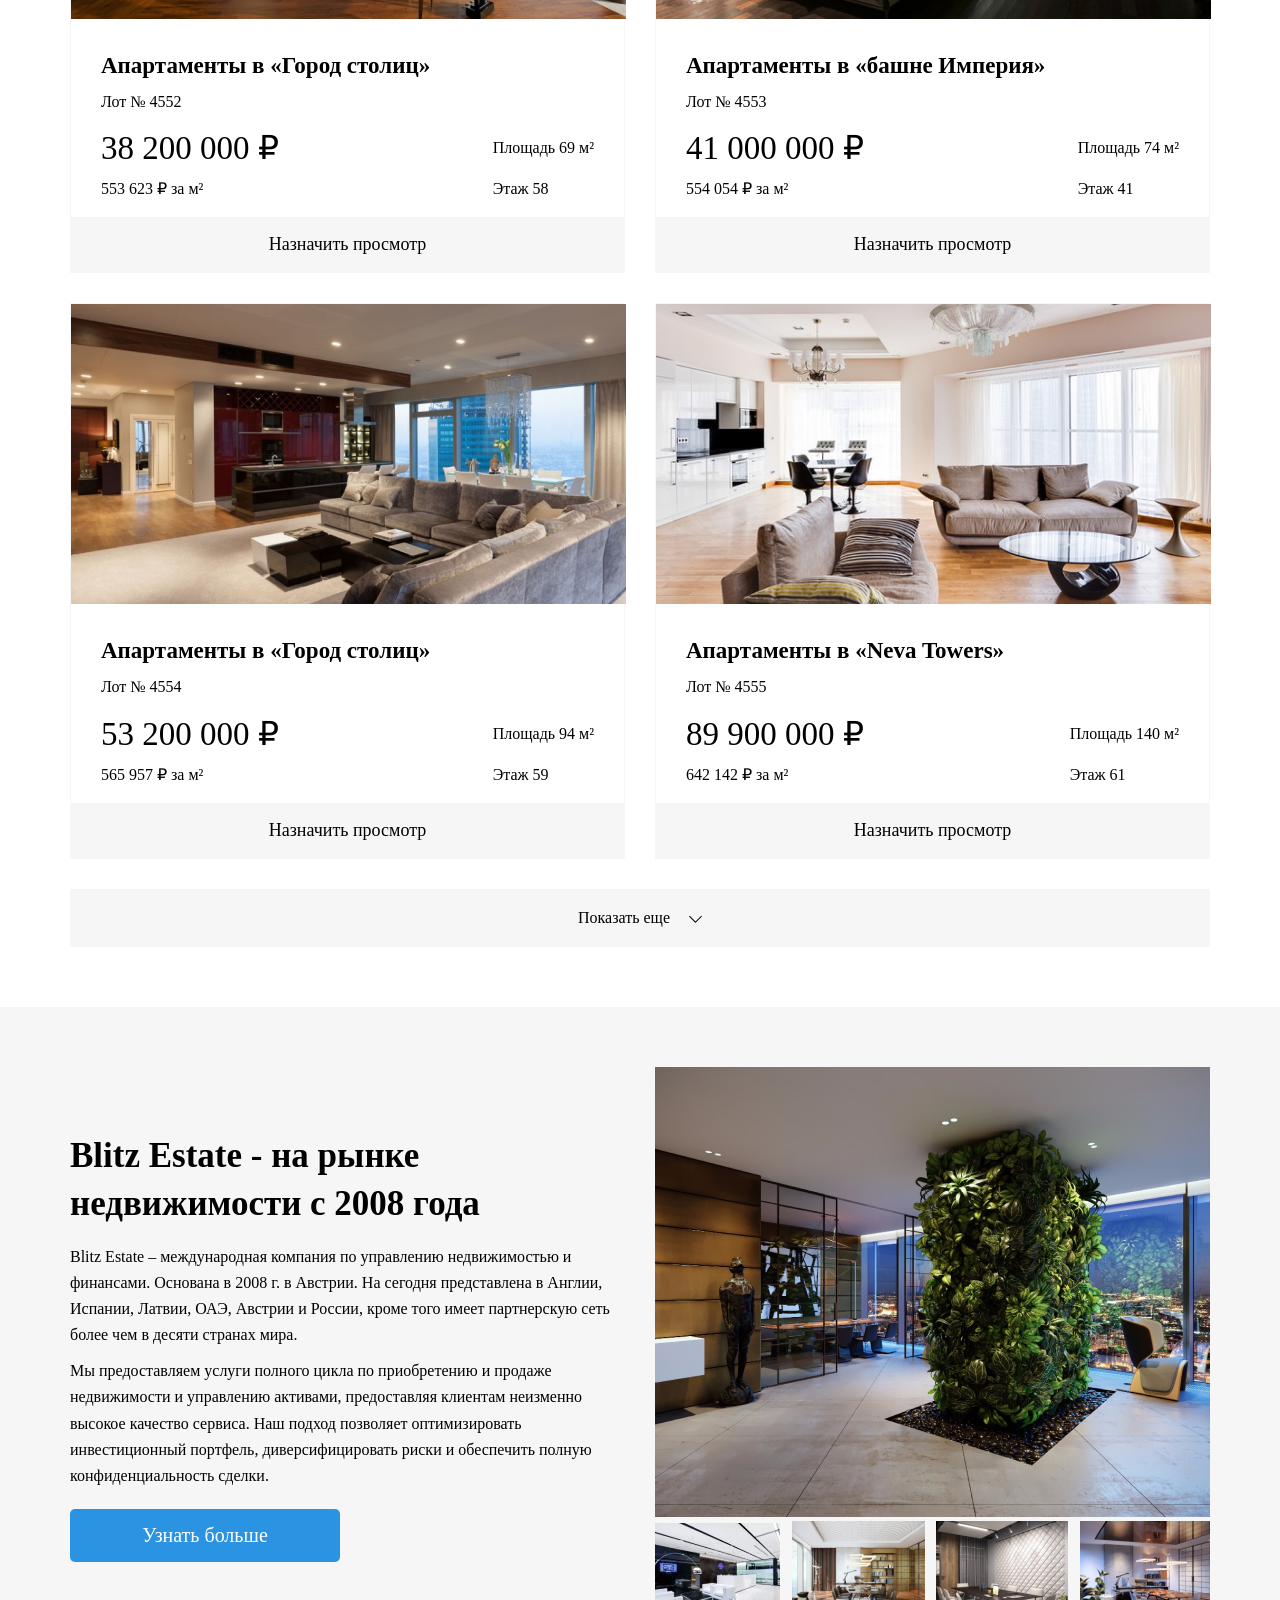
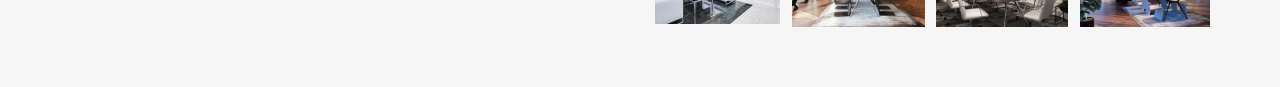
==== commit 366fd2de: "Add files via upload" ====
--- a/Project/index.html
+++ b/Project/index.html
@@ -127,7 +127,7 @@
                         <img src="./Assets/grid images/1.jpg" alt="">
                         <div class="txt-on-img">
                             <h2>Жилая недвижимость</h2>
-                            <p>Сопровождение сделок по продаже, купли и аренде объектов недвижимости под ключ.</p> 
+                            <p>Сопровождение сделок по продаже, купли и аренде объектов недвижимости под ключ.</p>
                         </div>
                     </div>
                     <div class="second">
@@ -161,7 +161,7 @@
                     </a>
                     <a href="">
                         <div class="price-sections">От 20-30 млн</div>
-                        
+
                     </a>
                     <a href="">
                         <div class="price-sections">От 30-50 млн</div>
@@ -174,9 +174,43 @@
                     </a>
                 </div>
                 <div class="app"> </div>
-                <button class="btn">click</button>
-            </div>
-
+                <button class="btn">Показать еще <img src="./Assets/Vector.png" alt=""></button>
+            </div>
+
+        </div>
+        <div class="history">
+            <div class="container">
+                <div class="founded-office-img">
+                    <div class="founded">
+                        <h2 class="founded-title">Blitz Estate - на рынке недвижимости с 2008 года</h2>
+                        <div>
+                            <p>
+                                Blitz Estate – международная компания по управлению недвижимостью и финансами. 
+                                Основана в 2008 г. в Австрии. На сегодня представлена в Англии, Испании, Латвии, 
+                                ОАЭ, Австрии и России, кроме того имеет партнерскую сеть более чем в десяти странах мира.
+                                  
+                            </p>
+                            <p>Мы предоставляем услуги полного цикла по приобретению и продаже недвижимости 
+                                и управлению активами, предоставляя клиентам неизменно высокое качество сервиса. 
+                                Наш подход позволяет оптимизировать инвестиционный портфель, диверсифицировать риски 
+                                и обеспечить полную конфиденциальность сделки.
+                            </p>
+                        </div>
+                        <input class="see-more" type="button" value="Узнать больше">
+                    </div>
+                    <div class="office-img">
+                        <div>
+                            <img src="./Assets/slide-img/Рисунок1.jpg" alt="">
+                        </div>
+                        <div class="office-img-flex">
+                            <img src="./Assets/slide-img/Рисунок1 (1).jpg" alt="">
+                            <img src="./Assets/slide-img/Рисунок1 (2).jpg" alt="">
+                            <img src="./Assets/slide-img/Рисунок1 (3).jpg" alt="">
+                            <img src="./Assets/slide-img/Рисунок1 (4).jpg" alt="">
+                        </div>
+                    </div>
+                </div>
+            </div>
         </div>
     </div>
     <script src="./script.js"></script>
--- a/Project/style.css
+++ b/Project/style.css
@@ -342,4 +342,61 @@
 .app-img-desc:hover{
     box-shadow: 0px 0px 18px 0px #E9504F;
     cursor: pointer;
+}
+.btn{
+    width: 100%;
+    padding: 20px 0px;
+    font-size: 16px;
+    background: #F6F6F6;
+    border: none;
+}
+.btn img{
+    margin-left: 15px;
+}
+.apartaments{
+    margin-bottom: 60px;
+}
+.history{
+    background: #F6F6F6;
+    padding: 60px 0px;
+}
+.founded{
+    width: 49%;
+}
+.founded div p:nth-child(1){
+    margin-bottom: 10px;
+}
+.founded div{
+    margin-bottom: 20px;
+}
+.founded-title{
+    text-align: unset;
+    margin-bottom: 15px;
+}
+.see-more{
+    font-size: 20px;
+    max-width: 270px;
+    width: 100%;
+    padding: 15px 0px;
+    background: #2A94E2;
+    color: white;
+    border: none;
+    border-radius: 5px;
+}
+.office-img{
+    display: flex;
+    flex-direction: column;
+}
+.office-img-flex{
+    display: flex;
+    justify-content: space-between;
+    align-items: center;
+}
+.founded-office-img{
+    display: flex;
+    justify-content: space-between;
+    align-items: center;
+}
+.office-img-flex img:hover{
+    border: 2px solid #2A94E2;
 }
